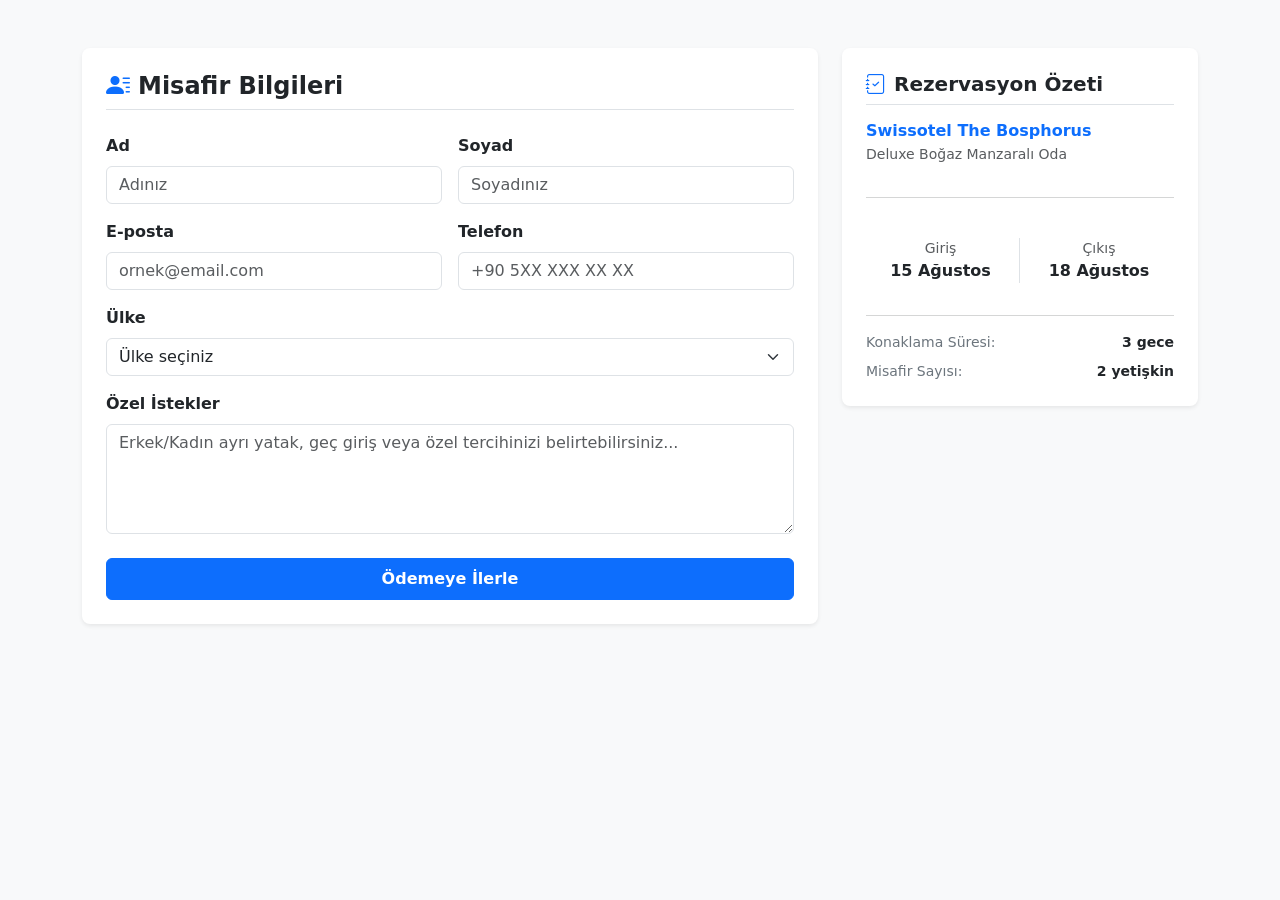
==== booking.html @ 463b3866 "feat: booking.html rezervasyon formu ve ozet karti yapisi eklendi" ====
<!doctype html>
<html lang="tr">
  <head>
    <meta charset="UTF-8" />
    <meta name="viewport" content="width=device-width, initial-scale=1.0" />
    <title>StayHub - Rezervasyon Bilgileri</title>
    <link
      rel="stylesheet"
      href="https://cdn.jsdelivr.net/npm/bootstrap@5.3.0/dist/css/bootstrap.min.css"
    />
    <link
      rel="stylesheet"
      href="https://cdn.jsdelivr.net/npm/bootstrap-icons@1.11.0/font/bootstrap-icons.css"
    />
    <link rel="stylesheet" href="css/style.css" />
  </head>
  <body class="bg-light">
    <div class="container my-5">
      <div class="row g-4">
        <!-- SOL TARAFI: Kullanıcı Bilgileri Formu -->
        <div class="col-12 col-lg-8">
          <div class="card border-0 shadow-sm rounded-3 p-4">
            <h4 class="fw-bold mb-4 text-dark border-bottom pb-2">
              <i class="bi bi-person-lines-fill text-primary me-2"></i>Misafir
              Bilgileri
            </h4>

            <form>
              <div class="row g-3">
                <!-- Ad & Soyad -->
                <div class="col-12 col-md-6">
                  <label for="firstName" class="form-label fw-semibold"
                    >Ad</label
                  >
                  <input
                    type="text"
                    class="form-control"
                    id="firstName"
                    placeholder="Adınız"
                    required
                  />
                </div>
                <div class="col-12 col-md-6">
                  <label for="lastName" class="form-label fw-semibold"
                    >Soyad</label
                  >
                  <input
                    type="text"
                    class="form-control"
                    id="lastName"
                    placeholder="Soyadınız"
                    required
                  />
                </div>

                <!-- E-posta & Telefon -->
                <div class="col-12 col-md-6">
                  <label for="email" class="form-label fw-semibold"
                    >E-posta</label
                  >
                  <input
                    type="email"
                    class="form-control"
                    id="email"
                    placeholder="ornek@email.com"
                    required
                  />
                </div>
                <div class="col-12 col-md-6">
                  <label for="phone" class="form-label fw-semibold"
                    >Telefon</label
                  >
                  <input
                    type="tel"
                    class="form-control"
                    id="phone"
                    placeholder="+90 5XX XXX XX XX"
                    required
                  />
                </div>

                <!-- Ülke -->
                <div class="col-12">
                  <label for="country" class="form-label fw-semibold"
                    >Ülke</label
                  >
                  <select class="form-select" id="country" required>
                    <option value="" selected disabled>Ülke seçiniz</option>
                    <option value="TR">Türkiye</option>
                    <option value="DE">Almanya</option>
                    <option value="US">Amerika Birleşik Devletleri</option>
                    <option value="GB">İngiltere</option>
                  </select>
                </div>

                <!-- Özel İstekler -->
                <div class="col-12">
                  <label for="specialRequests" class="form-label fw-semibold"
                    >Özel İstekler</label
                  >
                  <textarea
                    class="form-control"
                    id="specialRequests"
                    rows="4"
                    placeholder="Erkek/Kadın ayrı yatak, geç giriş veya özel tercihinizi belirtebilirsiniz..."
                  ></textarea>
                </div>

                <!-- Devam Et Butonu -->
                <div class="col-12 mt-4">
                  <button
                    type="submit"
                    class="btn btn-primary w-100 py-2 fw-bold"
                  >
                    Ödemeye İlerle
                  </button>
                </div>
              </div>
            </form>
          </div>
        </div>

        <!-- SAĞ TARAFI: Rezervasyon Özeti -->
        <div class="col-12 col-lg-4">
          <div
            class="card border-0 shadow-sm rounded-3 p-4 booking-summary-card"
          >
            <h5 class="fw-bold mb-3 text-dark border-bottom pb-2">
              <i class="bi bi-journal-check me-2 text-primary"></i>Rezervasyon
              Özeti
            </h5>

            <!-- Otel Bilgisi -->
            <div class="mb-3">
              <h6 class="fw-bold mb-1 text-primary">Swissotel The Bosphorus</h6>
              <p class="text-muted small mb-0">Deluxe Boğaz Manzaralı Oda</p>
            </div>

            <hr class="text-muted" />

            <!-- Tarih Bilgisi -->
            <div class="row text-center my-3 g-2">
              <div class="col-6 border-end">
                <small class="text-muted d-block">Giriş</small>
                <strong class="text-dark">15 Ağustos</strong>
              </div>
              <div class="col-6">
                <small class="text-muted d-block">Çıkış</small>
                <strong class="text-dark">18 Ağustos</strong>
              </div>
            </div>

            <hr class="text-muted" />

            <!-- Detaylar -->
            <ul
              class="list-unstyled small text-secondary mb-0 d-flex flex-column gap-2"
            >
              <li class="d-flex justify-content-between">
                <span>Konaklama Süresi:</span>
                <strong class="text-dark">3 gece</strong>
              </li>
              <li class="d-flex justify-content-between">
                <span>Misafir Sayısı:</span>
                <strong class="text-dark">2 yetişkin</strong>
              </li>
            </ul>
          </div>
        </div>
      </div>
    </div>

    <script src="https://cdn.jsdelivr.net/npm/bootstrap@5.3.0/dist/js/bootstrap.bundle.min.js"></script>
  </body>
</html>
---- css/style.css ----
img {
  max-width: 100%;
  height: auto;
}

.destination-card {
  position: relative;
  border-radius: 12px;
  overflow: hidden;
  height: 250px;
}

.destination-card img {
  width: 100%;
  height: 100%;
  object-fit: cover;
}

.destination-overlay {
  position: absolute;
  bottom: 0;
  left: 0;
  right: 0;
  padding: 20px;
  background: linear-gradient(transparent, rgba(0, 0, 0, 0.8));
  color: white;
}
.card-img-top {
  height: 200px;
  object-fit: cover;
}
.card:hover {
  transform: translateY(-4px);
  box-shadow: 0 8px 20px rgba(0, 0, 0, 0.12);
}
  .badge {
  font-size: 0.75rem;
  font-weight: 600;
  border-radius: 6px;
}
/* otel ara kısmındaki stiller */
.hotel-card-img {
  width: 100%;
  height: 240px;
  object-fit: cover;
}

@media (min-width: 768px) {
  .hotel-card-img {
    height: 100%;
    min-height: 220px;
  }
}
.hotel-card img {
  height: 200px;
  object-fit: cover;
}
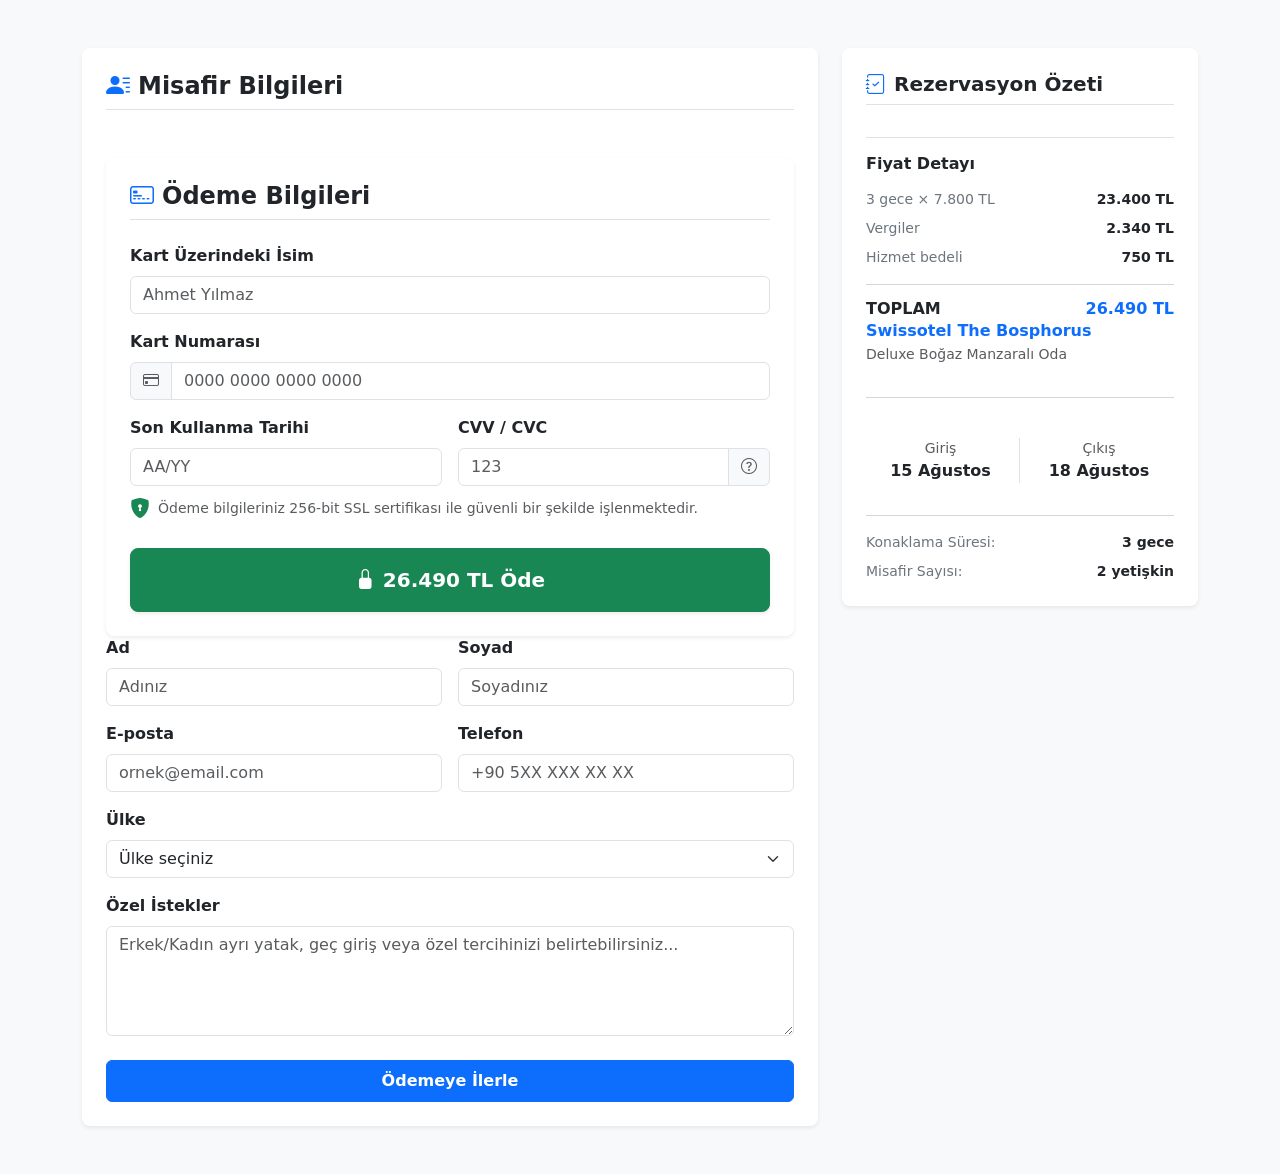
==== commit 2c296506: "feat: 20. adim odeme formu ve buyuk odeme butonu eklendi" ====
--- a/booking.html
+++ b/booking.html
@@ -24,7 +24,113 @@
               <i class="bi bi-person-lines-fill text-primary me-2"></i>Misafir
               Bilgileri
             </h4>
-
+            <!-- 20. ADIM: ÖDEME FORMU -->
+            <div class="card border-0 shadow-sm rounded-3 p-4 mt-4">
+              <h4 class="fw-bold mb-4 text-dark border-bottom pb-2">
+                <i class="bi bi-credit-card-2-front text-primary me-2"></i>Ödeme
+                Bilgileri
+              </h4>
+
+              <form onsubmit="event.preventDefault()">
+                <div class="row g-3">
+                  <!-- Kart Üzerindeki İsim -->
+                  <div class="col-12">
+                    <label for="cardName" class="form-label fw-semibold"
+                      >Kart Üzerindeki İsim</label
+                    >
+                    <input
+                      type="text"
+                      class="form-control"
+                      id="cardName"
+                      placeholder="Ahmet Yılmaz"
+                      required
+                    />
+                  </div>
+
+                  <!-- Kart Numarası -->
+                  <div class="col-12">
+                    <label for="cardNumber" class="form-label fw-semibold"
+                      >Kart Numarası</label
+                    >
+                    <div class="input-group">
+                      <span class="input-group-text card-input-icon text-muted">
+                        <i class="bi bi-credit-card"></i>
+                      </span>
+                      <input
+                        type="text"
+                        class="form-control card-input-with-icon"
+                        id="cardNumber"
+                        placeholder="0000 0000 0000 0000"
+                        maxlength="19"
+                        required
+                      />
+                    </div>
+                  </div>
+
+                  <!-- Son Kullanma Tarihi -->
+                  <div class="col-12 col-md-6">
+                    <label for="cardExpiry" class="form-label fw-semibold"
+                      >Son Kullanma Tarihi</label
+                    >
+                    <input
+                      type="text"
+                      class="form-control"
+                      id="cardExpiry"
+                      placeholder="AA/YY"
+                      maxlength="5"
+                      required
+                    />
+                  </div>
+
+                  <!-- CVV -->
+                  <div class="col-12 col-md-6">
+                    <label for="cardCvv" class="form-label fw-semibold"
+                      >CVV / CVC</label
+                    >
+                    <div class="input-group">
+                      <input
+                        type="password"
+                        class="form-control"
+                        id="cardCvv"
+                        placeholder="123"
+                        maxlength="4"
+                        required
+                      />
+                      <span
+                        class="input-group-text bg-light text-muted"
+                        data-bs-toggle="tooltip"
+                        title="Kartın arkasındaki son 3 hane"
+                      >
+                        <i class="bi bi-question-circle"></i>
+                      </span>
+                    </div>
+                  </div>
+
+                  <!-- Güvenlik Bilgilendirmesi -->
+                  <div class="col-12 my-2">
+                    <div
+                      class="d-flex align-items-center gap-2 text-muted small"
+                    >
+                      <i class="bi bi-shield-lock-fill text-success fs-5"></i>
+                      <span
+                        >Ödeme bilgileriniz 256-bit SSL sertifikası ile güvenli
+                        bir şekilde işlenmektedir.</span
+                      >
+                    </div>
+                  </div>
+
+                  <!-- BÜYÜK ÖDEME BUTONU -->
+                  <div class="col-12 mt-3">
+                    <button
+                      type="submit"
+                      class="btn btn-success btn-lg w-100 py-3 fw-bold fs-5 shadow-sm"
+                    >
+                      <i class="bi bi-lock-fill me-2"></i>26.490 TL Öde
+                    </button>
+                  </div>
+                </div>
+              </form>
+            </div>
             <form>
               <div class="row g-3">
                 <!-- Ad & Soyad -->
@@ -129,7 +235,42 @@
               <i class="bi bi-journal-check me-2 text-primary"></i>Rezervasyon
               Özeti
             </h5>
-
+            <!-- FİYAT HESAPLAMA DETAYLARI -->
+            <div class="border-top pt-3 mt-3">
+              <h6 class="fw-bold mb-3 text-dark">Fiyat Detayı</h6>
+
+              <div class="d-flex flex-column gap-2 small text-secondary mb-3">
+                <!-- Gece x Tutar -->
+                <div class="d-flex justify-content-between">
+                  <span>3 gece × 7.800 TL</span>
+                  <span class="fw-semibold text-dark">23.400 TL</span>
+                </div>
+
+                <!-- Vergiler -->
+                <div class="d-flex justify-content-between">
+                  <span>Vergiler</span>
+                  <span class="fw-semibold text-dark">2.340 TL</span>
+                </div>
+
+                <!-- Hizmet Bedeli -->
+                <div class="d-flex justify-content-between">
+                  <span>Hizmet bedeli</span>
+                  <span class="fw-semibold text-dark">750 TL</span>
+                </div>
+              </div>
+
+              <hr class="text-muted my-2" />
+
+              <!-- TOPLAM TUTAR -->
+              <div
+                class="d-flex justify-content-between align-items-center pt-1"
+              >
+                <span class="fw-bold text-dark">TOPLAM</span>
+                <span class="fw-bold text-primary total-price-text"
+                  >26.490 TL</span
+                >
+              </div>
+            </div>
             <!-- Otel Bilgisi -->
             <div class="mb-3">
               <h6 class="fw-bold mb-1 text-primary">Swissotel The Bosphorus</h6>
